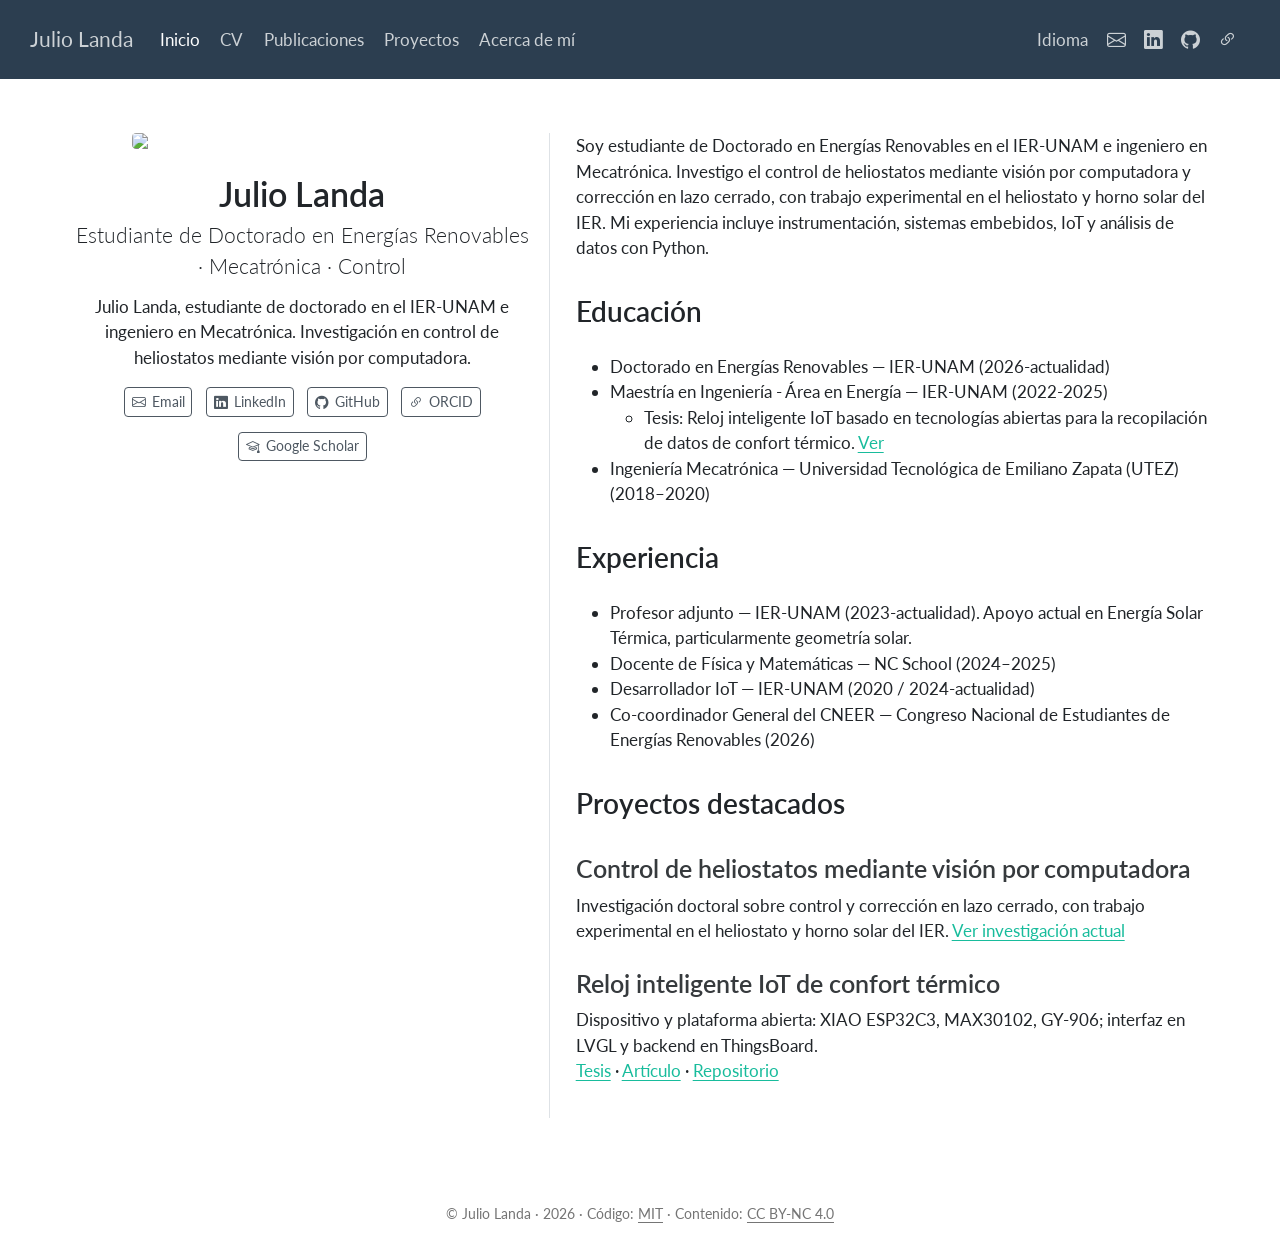
==== docs/index.html @ 0b8c809c "content: update academic profile and bilingual CV" ====
<!DOCTYPE html>
<html xmlns="http://www.w3.org/1999/xhtml" lang="es" xml:lang="es"><head>

<meta charset="utf-8">
<meta name="generator" content="quarto-1.8.26">

<meta name="viewport" content="width=device-width, initial-scale=1.0, user-scalable=yes">

<meta name="description" content="Julio Landa, estudiante de doctorado en el IER-UNAM e ingeniero en Mecatrónica. Investigación en control de heliostatos mediante visión por computadora.">

<title>Julio Landa</title>
<style>
code{white-space: pre-wrap;}
span.smallcaps{font-variant: small-caps;}
div.columns{display: flex; gap: min(4vw, 1.5em);}
div.column{flex: auto; overflow-x: auto;}
div.hanging-indent{margin-left: 1.5em; text-indent: -1.5em;}
ul.task-list{list-style: none;}
ul.task-list li input[type="checkbox"] {
  width: 0.8em;
  margin: 0 0.8em 0.2em -1em; /* quarto-specific, see https://github.com/quarto-dev/quarto-cli/issues/4556 */ 
  vertical-align: middle;
}
</style>


<script src="site_libs/quarto-nav/quarto-nav.js"></script>
<script src="site_libs/quarto-nav/headroom.min.js"></script>
<script src="site_libs/clipboard/clipboard.min.js"></script>
<script src="site_libs/quarto-search/autocomplete.umd.js"></script>
<script src="site_libs/quarto-search/fuse.min.js"></script>
<script src="site_libs/quarto-search/quarto-search.js"></script>
<meta name="quarto:offset" content="./">
<link href="./images/Perfil.jpg" rel="icon" type="image/jpeg">
<script src="site_libs/quarto-html/quarto.js" type="module"></script>
<script src="site_libs/quarto-html/tabsets/tabsets.js" type="module"></script>
<script src="site_libs/quarto-html/axe/axe-check.js" type="module"></script>
<script src="site_libs/quarto-html/popper.min.js"></script>
<script src="site_libs/quarto-html/tippy.umd.min.js"></script>
<link href="site_libs/quarto-html/tippy.css" rel="stylesheet">
<link href="site_libs/quarto-html/quarto-syntax-highlighting-587c61ba64f3a5504c4d52d930310e48.css" rel="stylesheet" id="quarto-text-highlighting-styles">
<script src="site_libs/bootstrap/bootstrap.min.js"></script>
<link href="site_libs/bootstrap/bootstrap-icons.css" rel="stylesheet">
<link href="site_libs/bootstrap/bootstrap-ffa9a6279353761231ec249df0a7fdd3.min.css" rel="stylesheet" append-hash="true" id="quarto-bootstrap" data-mode="light">
<script id="quarto-search-options" type="application/json">{
  "location": "navbar",
  "copy-button": false,
  "collapse-after": 3,
  "panel-placement": "end",
  "type": "overlay",
  "limit": 50,
  "keyboard-shortcut": [
    "f",
    "/",
    "s"
  ],
  "show-item-context": false,
  "language": {
    "search-no-results-text": "No se han encontrado resultados",
    "search-matching-documents-text": "documentos encontrados",
    "search-copy-link-title": "Copiar el enlace en la búsqueda",
    "search-hide-matches-text": "Ocultar resultados adicionales",
    "search-more-match-text": "resultado adicional en este documento",
    "search-more-matches-text": "resultados adicionales en este documento",
    "search-clear-button-title": "Borrar",
    "search-text-placeholder": "",
    "search-detached-cancel-button-title": "Cancelar",
    "search-submit-button-title": "Enviar",
    "search-label": "Buscar"
  }
}</script>
<script>
// prevent double-exec
if(!window.__langPrefInjected){
  window.__langPrefInjected = true;
}
</script>
<script src="../lang-pref.js"></script>
<script src="lang-pref.js"></script>


<link rel="stylesheet" href="styles.css">
</head>

<body class="nav-fixed quarto-light">

<div id="quarto-search-results"></div>
  <header id="quarto-header" class="headroom fixed-top">
    <nav class="navbar navbar-expand-lg " data-bs-theme="dark">
      <div class="navbar-container container-fluid">
      <div class="navbar-brand-container mx-auto">
    <a class="navbar-brand" href="./index.html">
    <span class="navbar-title">Julio Landa</span>
    </a>
  </div>
            <div id="quarto-search" class="" title="Buscar"></div>
          <button class="navbar-toggler" type="button" data-bs-toggle="collapse" data-bs-target="#navbarCollapse" aria-controls="navbarCollapse" role="menu" aria-expanded="false" aria-label="Navegación de palanca" onclick="if (window.quartoToggleHeadroom) { window.quartoToggleHeadroom(); }">
  <span class="navbar-toggler-icon"></span>
</button>
          <div class="collapse navbar-collapse" id="navbarCollapse">
            <ul class="navbar-nav navbar-nav-scroll me-auto">
  <li class="nav-item">
    <a class="nav-link active" href="./index.html" aria-current="page"> 
<span class="menu-text">Inicio</span></a>
  </li>  
  <li class="nav-item">
    <a class="nav-link" href="./cv.html"> 
<span class="menu-text">CV</span></a>
  </li>  
  <li class="nav-item">
    <a class="nav-link" href="./publicaciones.html"> 
<span class="menu-text">Publicaciones</span></a>
  </li>  
  <li class="nav-item">
    <a class="nav-link" href="./proyectos.html"> 
<span class="menu-text">Proyectos</span></a>
  </li>  
  <li class="nav-item">
    <a class="nav-link" href="./about.html"> 
<span class="menu-text">Acerca de mí</span></a>
  </li>  
</ul>
            <ul class="navbar-nav navbar-nav-scroll ms-auto">
  <li class="nav-item">
    <a class="nav-link" href="./#"> 
<span class="menu-text">Idioma</span></a>
  </li>  
  <li class="nav-item compact">
    <a class="nav-link" href="mailto:landajulioc@gmail.com"> <i class="bi bi-envelope" role="img" aria-label="Email">
</i> 
<span class="menu-text"></span></a>
  </li>  
  <li class="nav-item compact">
    <a class="nav-link" href="https://www.linkedin.com/in/JulioLanda4"> <i class="bi bi-linkedin" role="img" aria-label="LinkedIn">
</i> 
<span class="menu-text"></span></a>
  </li>  
  <li class="nav-item compact">
    <a class="nav-link" href="https://github.com/JulioLanda4"> <i class="bi bi-github" role="img" aria-label="GitHub">
</i> 
<span class="menu-text"></span></a>
  </li>  
  <li class="nav-item compact">
    <a class="nav-link" href="https://orcid.org/0009-0006-2067-6624"> <i class="bi bi-link-45deg" role="img" aria-label="ORCID">
</i> 
<span class="menu-text"></span></a>
  </li>  
</ul>
          </div> <!-- /navcollapse -->
            <div class="quarto-navbar-tools">
</div>
      </div> <!-- /container-fluid -->
    </nav>
</header>
<!-- content -->
<div id="quarto-content" class="quarto-container page-columns page-rows-contents page-layout-full page-navbar">
<!-- sidebar -->
<!-- margin-sidebar -->
    
<!-- main -->
<div class="quarto-about-trestles column-page">
  <div class="about-entity">
    <img src="images/Perfil.jpg" class="about-image
  rounded " style="width: 20em;">
<header id="title-block-header" class="quarto-title-block default">
<div class="quarto-title">
<h1 class="title">Julio Landa</h1>
<p class="subtitle lead">Estudiante de Doctorado en Energías Renovables · Mecatrónica · Control</p>
</div>
<div>
  <div class="description">
    Julio Landa, estudiante de doctorado en el IER-UNAM e ingeniero en Mecatrónica. Investigación en control de heliostatos mediante visión por computadora.
  </div>
</div>
<div class="quarto-title-meta column-page">
  </div>
</header>
    <div class="about-links">
  <a href="mailto:landajulioc@gmail.com" class="about-link" rel="" target="">
    <i class="bi bi-envelope"></i>
     <span class="about-link-text">Email</span>
  </a>
  <a href="https://www.linkedin.com/in/JulioLanda4" class="about-link" rel="" target="">
    <i class="bi bi-linkedin"></i>
     <span class="about-link-text">LinkedIn</span>
  </a>
  <a href="https://github.com/JulioLanda4" class="about-link" rel="" target="">
    <i class="bi bi-github"></i>
     <span class="about-link-text">GitHub</span>
  </a>
  <a href="https://orcid.org/0009-0006-2067-6624" class="about-link" rel="" target="">
    <i class="bi bi-link-45deg"></i>
     <span class="about-link-text">ORCID</span>
  </a>
  <a href="https://scholar.google.com/citations?user=aoloTfAAAAAJ&amp;hl=es" class="about-link" rel="" target="">
    <i class="bi bi-mortarboard"></i>
     <span class="about-link-text">Google Scholar</span>
  </a>
</div>
  </div>
  <div class="about-contents"><main class="content column-page" id="quarto-document-content">
<p>Soy estudiante de Doctorado en Energías Renovables en el IER-UNAM e ingeniero en Mecatrónica. Investigo el control de heliostatos mediante visión por computadora y corrección en lazo cerrado, con trabajo experimental en el heliostato y horno solar del IER. Mi experiencia incluye instrumentación, sistemas embebidos, IoT y análisis de datos con Python.</p>
<section id="educación" class="level2">
<h2 data-anchor-id="educación">Educación</h2>
<ul>
<li>Doctorado en Energías Renovables — IER-UNAM (2026-actualidad)</li>
<li>Maestría en Ingeniería - Área en Energía — IER-UNAM (2022-2025)
<ul>
<li>Tesis: Reloj inteligente IoT basado en tecnologías abiertas para la recopilación de datos de confort térmico. <a href="publicaciones.html#tesis-reloj">Ver</a></li>
</ul></li>
<li>Ingeniería Mecatrónica — Universidad Tecnológica de Emiliano Zapata (UTEZ) (2018–2020)</li>
</ul>
</section>
<section id="experiencia" class="level2">
<h2 data-anchor-id="experiencia">Experiencia</h2>
<ul>
<li>Profesor adjunto — IER-UNAM (2023-actualidad). Apoyo actual en Energía Solar Térmica, particularmente geometría solar.</li>
<li>Docente de Física y Matemáticas — NC School (2024–2025)</li>
<li>Desarrollador IoT — IER-UNAM (2020 / 2024-actualidad)</li>
<li>Co-coordinador General del CNEER — Congreso Nacional de Estudiantes de Energías Renovables (2026)</li>
</ul>
</section>
<section id="proyectos-destacados" class="level2">
<h2 data-anchor-id="proyectos-destacados">Proyectos destacados</h2>
<section id="control-de-heliostatos-mediante-visión-por-computadora" class="level3">
<h3 data-anchor-id="control-de-heliostatos-mediante-visión-por-computadora">Control de heliostatos mediante visión por computadora</h3>
<p>Investigación doctoral sobre control y corrección en lazo cerrado, con trabajo experimental en el heliostato y horno solar del IER. <a href="proyectos.html#heliostato">Ver investigación actual</a></p>
</section>
<section id="reloj-inteligente-iot-de-confort-térmico" class="level3">
<h3 data-anchor-id="reloj-inteligente-iot-de-confort-térmico">Reloj inteligente IoT de confort térmico</h3>
<p>Dispositivo y plataforma abierta: XIAO ESP32C3, MAX30102, GY‑906; interfaz en LVGL y backend en ThingsBoard.<br>
<a href="publicaciones.html#tesis-reloj">Tesis</a> · <a href="publicaciones.html#articulo-reloj">Artículo</a> · <a href="https://github.com/JulioLanda4/IoT_Reloj_Confort">Repositorio</a></p>


</section>
</section>
</main></div>
</div>
 <!-- /main -->
<script>
  // avoid double init
  if(!window.__siteEnhancerLoaded){ window.__siteEnhancerLoaded = false; }
</script>
<script src="../project-links.js"></script>
<script src="project-links.js"></script>
<script id="quarto-html-after-body" type="application/javascript">
  window.document.addEventListener("DOMContentLoaded", function (event) {
    const isCodeAnnotation = (el) => {
      for (const clz of el.classList) {
        if (clz.startsWith('code-annotation-')) {                     
          return true;
        }
      }
      return false;
    }
    const onCopySuccess = function(e) {
      // button target
      const button = e.trigger;
      // don't keep focus
      button.blur();
      // flash "checked"
      button.classList.add('code-copy-button-checked');
      var currentTitle = button.getAttribute("title");
      button.setAttribute("title", "Copiado");
      let tooltip;
      if (window.bootstrap) {
        button.setAttribute("data-bs-toggle", "tooltip");
        button.setAttribute("data-bs-placement", "left");
        button.setAttribute("data-bs-title", "Copiado");
        tooltip = new bootstrap.Tooltip(button, 
          { trigger: "manual", 
            customClass: "code-copy-button-tooltip",
            offset: [0, -8]});
        tooltip.show();    
      }
      setTimeout(function() {
        if (tooltip) {
          tooltip.hide();
          button.removeAttribute("data-bs-title");
          button.removeAttribute("data-bs-toggle");
          button.removeAttribute("data-bs-placement");
        }
        button.setAttribute("title", currentTitle);
        button.classList.remove('code-copy-button-checked');
      }, 1000);
      // clear code selection
      e.clearSelection();
    }
    const getTextToCopy = function(trigger) {
      const outerScaffold = trigger.parentElement.cloneNode(true);
      const codeEl = outerScaffold.querySelector('code');
      for (const childEl of codeEl.children) {
        if (isCodeAnnotation(childEl)) {
          childEl.remove();
        }
      }
      return codeEl.innerText;
    }
    const clipboard = new window.ClipboardJS('.code-copy-button:not([data-in-quarto-modal])', {
      text: getTextToCopy
    });
    clipboard.on('success', onCopySuccess);
    if (window.document.getElementById('quarto-embedded-source-code-modal')) {
      const clipboardModal = new window.ClipboardJS('.code-copy-button[data-in-quarto-modal]', {
        text: getTextToCopy,
        container: window.document.getElementById('quarto-embedded-source-code-modal')
      });
      clipboardModal.on('success', onCopySuccess);
    }
      var localhostRegex = new RegExp(/^(?:http|https):\/\/localhost\:?[0-9]*\//);
      var mailtoRegex = new RegExp(/^mailto:/);
        var filterRegex = new RegExp('/' + window.location.host + '/');
      var isInternal = (href) => {
          return filterRegex.test(href) || localhostRegex.test(href) || mailtoRegex.test(href);
      }
      // Inspect non-navigation links and adorn them if external
     var links = window.document.querySelectorAll('a[href]:not(.nav-link):not(.navbar-brand):not(.toc-action):not(.sidebar-link):not(.sidebar-item-toggle):not(.pagination-link):not(.no-external):not([aria-hidden]):not(.dropdown-item):not(.quarto-navigation-tool):not(.about-link)');
      for (var i=0; i<links.length; i++) {
        const link = links[i];
        if (!isInternal(link.href)) {
          // undo the damage that might have been done by quarto-nav.js in the case of
          // links that we want to consider external
          if (link.dataset.originalHref !== undefined) {
            link.href = link.dataset.originalHref;
          }
        }
      }
    function tippyHover(el, contentFn, onTriggerFn, onUntriggerFn) {
      const config = {
        allowHTML: true,
        maxWidth: 500,
        delay: 100,
        arrow: false,
        appendTo: function(el) {
            return el.parentElement;
        },
        interactive: true,
        interactiveBorder: 10,
        theme: 'quarto',
        placement: 'bottom-start',
      };
      if (contentFn) {
        config.content = contentFn;
      }
      if (onTriggerFn) {
        config.onTrigger = onTriggerFn;
      }
      if (onUntriggerFn) {
        config.onUntrigger = onUntriggerFn;
      }
      window.tippy(el, config); 
    }
    const noterefs = window.document.querySelectorAll('a[role="doc-noteref"]');
    for (var i=0; i<noterefs.length; i++) {
      const ref = noterefs[i];
      tippyHover(ref, function() {
        // use id or data attribute instead here
        let href = ref.getAttribute('data-footnote-href') || ref.getAttribute('href');
        try { href = new URL(href).hash; } catch {}
        const id = href.replace(/^#\/?/, "");
        const note = window.document.getElementById(id);
        if (note) {
          return note.innerHTML;
        } else {
          return "";
        }
      });
    }
    const xrefs = window.document.querySelectorAll('a.quarto-xref');
    const processXRef = (id, note) => {
      // Strip column container classes
      const stripColumnClz = (el) => {
        el.classList.remove("page-full", "page-columns");
        if (el.children) {
          for (const child of el.children) {
            stripColumnClz(child);
          }
        }
      }
      stripColumnClz(note)
      if (id === null || id.startsWith('sec-')) {
        // Special case sections, only their first couple elements
        const container = document.createElement("div");
        if (note.children && note.children.length > 2) {
          container.appendChild(note.children[0].cloneNode(true));
          for (let i = 1; i < note.children.length; i++) {
            const child = note.children[i];
            if (child.tagName === "P" && child.innerText === "") {
              continue;
            } else {
              container.appendChild(child.cloneNode(true));
              break;
            }
          }
          if (window.Quarto?.typesetMath) {
            window.Quarto.typesetMath(container);
          }
          return container.innerHTML
        } else {
          if (window.Quarto?.typesetMath) {
            window.Quarto.typesetMath(note);
          }
          return note.innerHTML;
        }
      } else {
        // Remove any anchor links if they are present
        const anchorLink = note.querySelector('a.anchorjs-link');
        if (anchorLink) {
          anchorLink.remove();
        }
        if (window.Quarto?.typesetMath) {
          window.Quarto.typesetMath(note);
        }
        if (note.classList.contains("callout")) {
          return note.outerHTML;
        } else {
          return note.innerHTML;
        }
      }
    }
    for (var i=0; i<xrefs.length; i++) {
      const xref = xrefs[i];
      tippyHover(xref, undefined, function(instance) {
        instance.disable();
        let url = xref.getAttribute('href');
        let hash = undefined; 
        if (url.startsWith('#')) {
          hash = url;
        } else {
          try { hash = new URL(url).hash; } catch {}
        }
        if (hash) {
          const id = hash.replace(/^#\/?/, "");
          const note = window.document.getElementById(id);
          if (note !== null) {
            try {
              const html = processXRef(id, note.cloneNode(true));
              instance.setContent(html);
            } finally {
              instance.enable();
              instance.show();
            }
          } else {
            // See if we can fetch this
            fetch(url.split('#')[0])
            .then(res => res.text())
            .then(html => {
              const parser = new DOMParser();
              const htmlDoc = parser.parseFromString(html, "text/html");
              const note = htmlDoc.getElementById(id);
              if (note !== null) {
                const html = processXRef(id, note);
                instance.setContent(html);
              } 
            }).finally(() => {
              instance.enable();
              instance.show();
            });
          }
        } else {
          // See if we can fetch a full url (with no hash to target)
          // This is a special case and we should probably do some content thinning / targeting
          fetch(url)
          .then(res => res.text())
          .then(html => {
            const parser = new DOMParser();
            const htmlDoc = parser.parseFromString(html, "text/html");
            const note = htmlDoc.querySelector('main.content');
            if (note !== null) {
              // This should only happen for chapter cross references
              // (since there is no id in the URL)
              // remove the first header
              if (note.children.length > 0 && note.children[0].tagName === "HEADER") {
                note.children[0].remove();
              }
              const html = processXRef(null, note);
              instance.setContent(html);
            } 
          }).finally(() => {
            instance.enable();
            instance.show();
          });
        }
      }, function(instance) {
      });
    }
        let selectedAnnoteEl;
        const selectorForAnnotation = ( cell, annotation) => {
          let cellAttr = 'data-code-cell="' + cell + '"';
          let lineAttr = 'data-code-annotation="' +  annotation + '"';
          const selector = 'span[' + cellAttr + '][' + lineAttr + ']';
          return selector;
        }
        const selectCodeLines = (annoteEl) => {
          const doc = window.document;
          const targetCell = annoteEl.getAttribute("data-target-cell");
          const targetAnnotation = annoteEl.getAttribute("data-target-annotation");
          const annoteSpan = window.document.querySelector(selectorForAnnotation(targetCell, targetAnnotation));
          const lines = annoteSpan.getAttribute("data-code-lines").split(",");
          const lineIds = lines.map((line) => {
            return targetCell + "-" + line;
          })
          let top = null;
          let height = null;
          let parent = null;
          if (lineIds.length > 0) {
              //compute the position of the single el (top and bottom and make a div)
              const el = window.document.getElementById(lineIds[0]);
              top = el.offsetTop;
              height = el.offsetHeight;
              parent = el.parentElement.parentElement;
            if (lineIds.length > 1) {
              const lastEl = window.document.getElementById(lineIds[lineIds.length - 1]);
              const bottom = lastEl.offsetTop + lastEl.offsetHeight;
              height = bottom - top;
            }
            if (top !== null && height !== null && parent !== null) {
              // cook up a div (if necessary) and position it 
              let div = window.document.getElementById("code-annotation-line-highlight");
              if (div === null) {
                div = window.document.createElement("div");
                div.setAttribute("id", "code-annotation-line-highlight");
                div.style.position = 'absolute';
                parent.appendChild(div);
              }
              div.style.top = top - 2 + "px";
              div.style.height = height + 4 + "px";
              div.style.left = 0;
              let gutterDiv = window.document.getElementById("code-annotation-line-highlight-gutter");
              if (gutterDiv === null) {
                gutterDiv = window.document.createElement("div");
                gutterDiv.setAttribute("id", "code-annotation-line-highlight-gutter");
                gutterDiv.style.position = 'absolute';
                const codeCell = window.document.getElementById(targetCell);
                const gutter = codeCell.querySelector('.code-annotation-gutter');
                gutter.appendChild(gutterDiv);
              }
              gutterDiv.style.top = top - 2 + "px";
              gutterDiv.style.height = height + 4 + "px";
            }
            selectedAnnoteEl = annoteEl;
          }
        };
        const unselectCodeLines = () => {
          const elementsIds = ["code-annotation-line-highlight", "code-annotation-line-highlight-gutter"];
          elementsIds.forEach((elId) => {
            const div = window.document.getElementById(elId);
            if (div) {
              div.remove();
            }
          });
          selectedAnnoteEl = undefined;
        };
          // Handle positioning of the toggle
      window.addEventListener(
        "resize",
        throttle(() => {
          elRect = undefined;
          if (selectedAnnoteEl) {
            selectCodeLines(selectedAnnoteEl);
          }
        }, 10)
      );
      function throttle(fn, ms) {
      let throttle = false;
      let timer;
        return (...args) => {
          if(!throttle) { // first call gets through
              fn.apply(this, args);
              throttle = true;
          } else { // all the others get throttled
              if(timer) clearTimeout(timer); // cancel #2
              timer = setTimeout(() => {
                fn.apply(this, args);
                timer = throttle = false;
              }, ms);
          }
        };
      }
        // Attach click handler to the DT
        const annoteDls = window.document.querySelectorAll('dt[data-target-cell]');
        for (const annoteDlNode of annoteDls) {
          annoteDlNode.addEventListener('click', (event) => {
            const clickedEl = event.target;
            if (clickedEl !== selectedAnnoteEl) {
              unselectCodeLines();
              const activeEl = window.document.querySelector('dt[data-target-cell].code-annotation-active');
              if (activeEl) {
                activeEl.classList.remove('code-annotation-active');
              }
              selectCodeLines(clickedEl);
              clickedEl.classList.add('code-annotation-active');
            } else {
              // Unselect the line
              unselectCodeLines();
              clickedEl.classList.remove('code-annotation-active');
            }
          });
        }
    const findCites = (el) => {
      const parentEl = el.parentElement;
      if (parentEl) {
        const cites = parentEl.dataset.cites;
        if (cites) {
          return {
            el,
            cites: cites.split(' ')
          };
        } else {
          return findCites(el.parentElement)
        }
      } else {
        return undefined;
      }
    };
    var bibliorefs = window.document.querySelectorAll('a[role="doc-biblioref"]');
    for (var i=0; i<bibliorefs.length; i++) {
      const ref = bibliorefs[i];
      const citeInfo = findCites(ref);
      if (citeInfo) {
        tippyHover(citeInfo.el, function() {
          var popup = window.document.createElement('div');
          citeInfo.cites.forEach(function(cite) {
            var citeDiv = window.document.createElement('div');
            citeDiv.classList.add('hanging-indent');
            citeDiv.classList.add('csl-entry');
            var biblioDiv = window.document.getElementById('ref-' + cite);
            if (biblioDiv) {
              citeDiv.innerHTML = biblioDiv.innerHTML;
            }
            popup.appendChild(citeDiv);
          });
          return popup.innerHTML;
        });
      }
    }
  });
  </script>
</div> <!-- /content -->
<footer class="footer">
  <div class="nav-footer">
    <div class="nav-footer-left">
      &nbsp;
    </div>   
    <div class="nav-footer-center">
<p>© Julio Landa · 2026 · Código: <a href="https://opensource.org/license/mit/">MIT</a> · Contenido: <a href="https://creativecommons.org/licenses/by-nc/4.0/">CC BY‑NC 4.0</a></p>
</div>
    <div class="nav-footer-right">
      &nbsp;
    </div>
  </div>
</footer>




</body></html>
---- docs/site_libs/quarto-html/quarto-syntax-highlighting-587c61ba64f3a5504c4d52d930310e48.css ----
/* quarto syntax highlight colors */
:root {
  --quarto-hl-ot-color: #003B4F;
  --quarto-hl-at-color: #657422;
  --quarto-hl-ss-color: #20794D;
  --quarto-hl-an-color: #5E5E5E;
  --quarto-hl-fu-color: #4758AB;
  --quarto-hl-st-color: #20794D;
  --quarto-hl-cf-color: #003B4F;
  --quarto-hl-op-color: #5E5E5E;
  --quarto-hl-er-color: #AD0000;
  --quarto-hl-bn-color: #AD0000;
  --quarto-hl-al-color: #AD0000;
  --quarto-hl-va-color: #111111;
  --quarto-hl-bu-color: inherit;
  --quarto-hl-ex-color: inherit;
  --quarto-hl-pp-color: #AD0000;
  --quarto-hl-in-color: #5E5E5E;
  --quarto-hl-vs-color: #20794D;
  --quarto-hl-wa-color: #5E5E5E;
  --quarto-hl-do-color: #5E5E5E;
  --quarto-hl-im-color: #00769E;
  --quarto-hl-ch-color: #20794D;
  --quarto-hl-dt-color: #AD0000;
  --quarto-hl-fl-color: #AD0000;
  --quarto-hl-co-color: #5E5E5E;
  --quarto-hl-cv-color: #5E5E5E;
  --quarto-hl-cn-color: #8f5902;
  --quarto-hl-sc-color: #5E5E5E;
  --quarto-hl-dv-color: #AD0000;
  --quarto-hl-kw-color: #003B4F;
}

/* other quarto variables */
:root {
  --quarto-font-monospace: SFMono-Regular, Menlo, Monaco, Consolas, "Liberation Mono", "Courier New", monospace;
}

/* syntax highlight based on Pandoc's rules */
pre > code.sourceCode > span {
  color: #003B4F;
}

code.sourceCode > span {
  color: #003B4F;
}

div.sourceCode,
div.sourceCode pre.sourceCode {
  color: #003B4F;
}

/* Normal */
code span {
  color: #003B4F;
}

/* Alert */
code span.al {
  color: #AD0000;
  font-style: inherit;
}

/* Annotation */
code span.an {
  color: #5E5E5E;
  font-style: inherit;
}

/* Attribute */
code span.at {
  color: #657422;
  font-style: inherit;
}

/* BaseN */
code span.bn {
  color: #AD0000;
  font-style: inherit;
}

/* BuiltIn */
code span.bu {
  font-style: inherit;
}

/* ControlFlow */
code span.cf {
  color: #003B4F;
  font-weight: bold;
  font-style: inherit;
}

/* Char */
code span.ch {
  color: #20794D;
  font-style: inherit;
}

/* Constant */
code span.cn {
  color: #8f5902;
  font-style: inherit;
}

/* Comment */
code span.co {
  color: #5E5E5E;
  font-style: inherit;
}

/* CommentVar */
code span.cv {
  color: #5E5E5E;
  font-style: italic;
}

/* Documentation */
code span.do {
  color: #5E5E5E;
  font-style: italic;
}

/* DataType */
code span.dt {
  color: #AD0000;
  font-style: inherit;
}

/* DecVal */
code span.dv {
  color: #AD0000;
  font-style: inherit;
}

/* Error */
code span.er {
  color: #AD0000;
  font-style: inherit;
}

/* Extension */
code span.ex {
  font-style: inherit;
}

/* Float */
code span.fl {
  color: #AD0000;
  font-style: inherit;
}

/* Function */
code span.fu {
  color: #4758AB;
  font-style: inherit;
}

/* Import */
code span.im {
  color: #00769E;
  font-style: inherit;
}

/* Information */
code span.in {
  color: #5E5E5E;
  font-style: inherit;
}

/* Keyword */
code span.kw {
  color: #003B4F;
  font-weight: bold;
  font-style: inherit;
}

/* Operator */
code span.op {
  color: #5E5E5E;
  font-style: inherit;
}

/* Other */
code span.ot {
  color: #003B4F;
  font-style: inherit;
}

/* Preprocessor */
code span.pp {
  color: #AD0000;
  font-style: inherit;
}

/* SpecialChar */
code span.sc {
  color: #5E5E5E;
  font-style: inherit;
}

/* SpecialString */
code span.ss {
  color: #20794D;
  font-style: inherit;
}

/* String */
code span.st {
  color: #20794D;
  font-style: inherit;
}

/* Variable */
code span.va {
  color: #111111;
  font-style: inherit;
}

/* VerbatimString */
code span.vs {
  color: #20794D;
  font-style: inherit;
}

/* Warning */
code span.wa {
  color: #5E5E5E;
  font-style: italic;
}

.prevent-inlining {
  content: "</";
}

/*# sourceMappingURL=2dce1cc6c82594539e1579de68416b47.css.map */
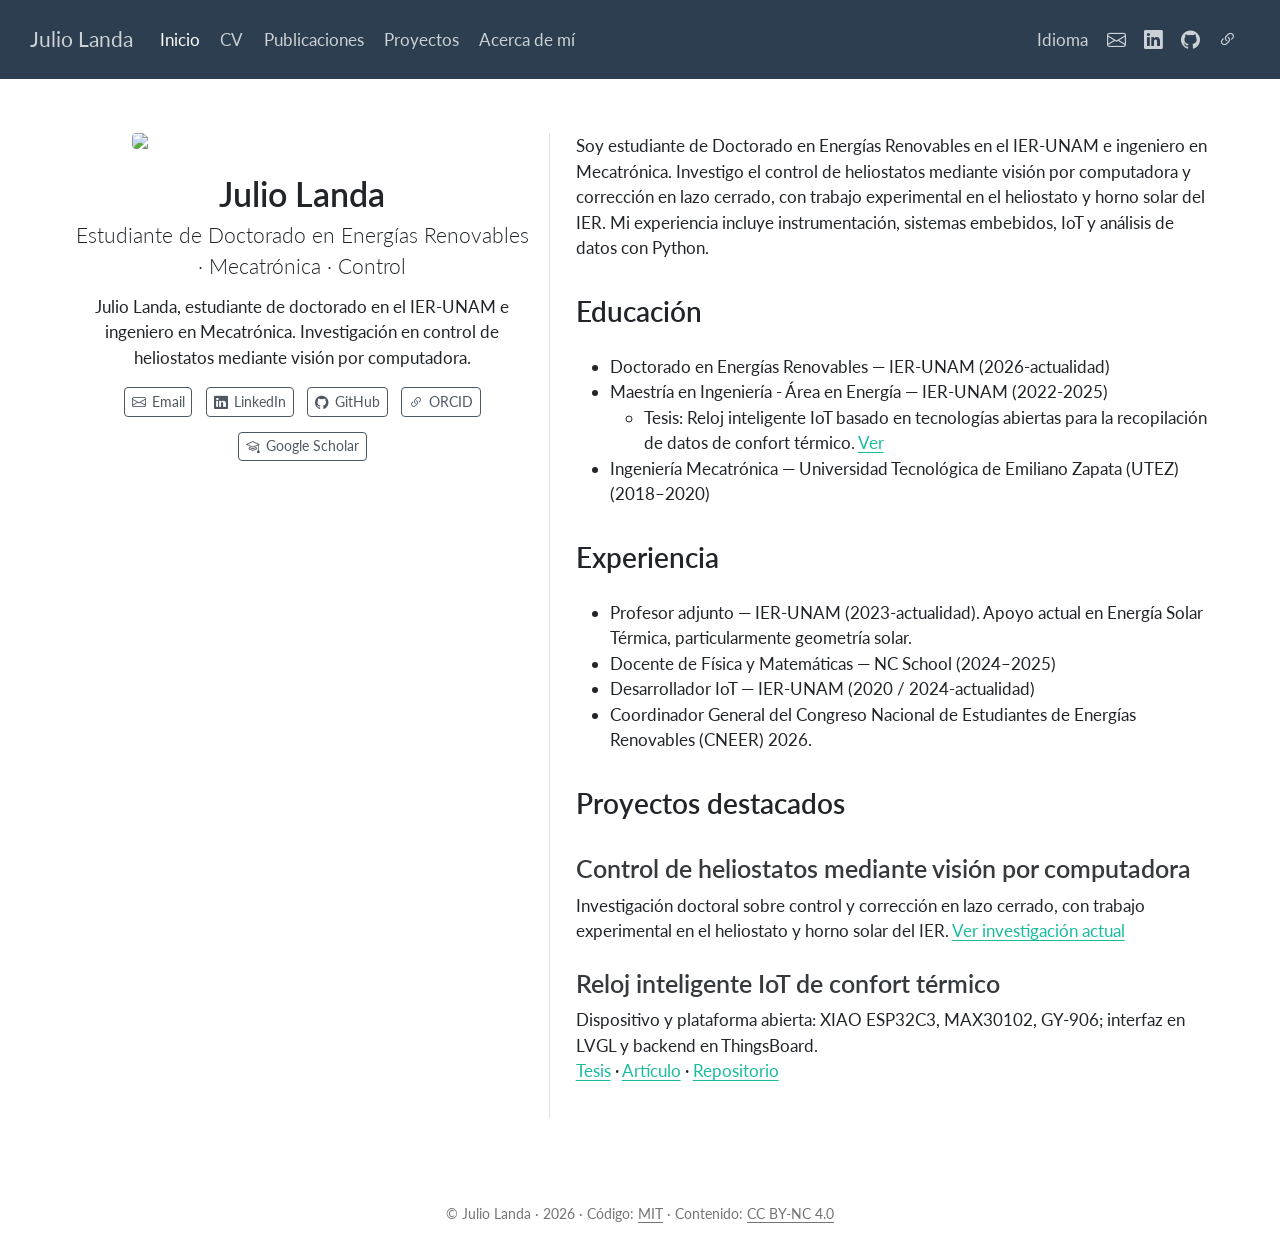
==== commit 1bd10c31: "content: correct CNEER 2026 coordinator role" ====
--- a/docs/index.html
+++ b/docs/index.html
@@ -217,7 +217,7 @@
 <li>Profesor adjunto — IER-UNAM (2023-actualidad). Apoyo actual en Energía Solar Térmica, particularmente geometría solar.</li>
 <li>Docente de Física y Matemáticas — NC School (2024–2025)</li>
 <li>Desarrollador IoT — IER-UNAM (2020 / 2024-actualidad)</li>
-<li>Co-coordinador General del CNEER — Congreso Nacional de Estudiantes de Energías Renovables (2026)</li>
+<li>Coordinador General del Congreso Nacional de Estudiantes de Energías Renovables (CNEER) 2026.</li>
 </ul>
 </section>
 <section id="proyectos-destacados" class="level2">
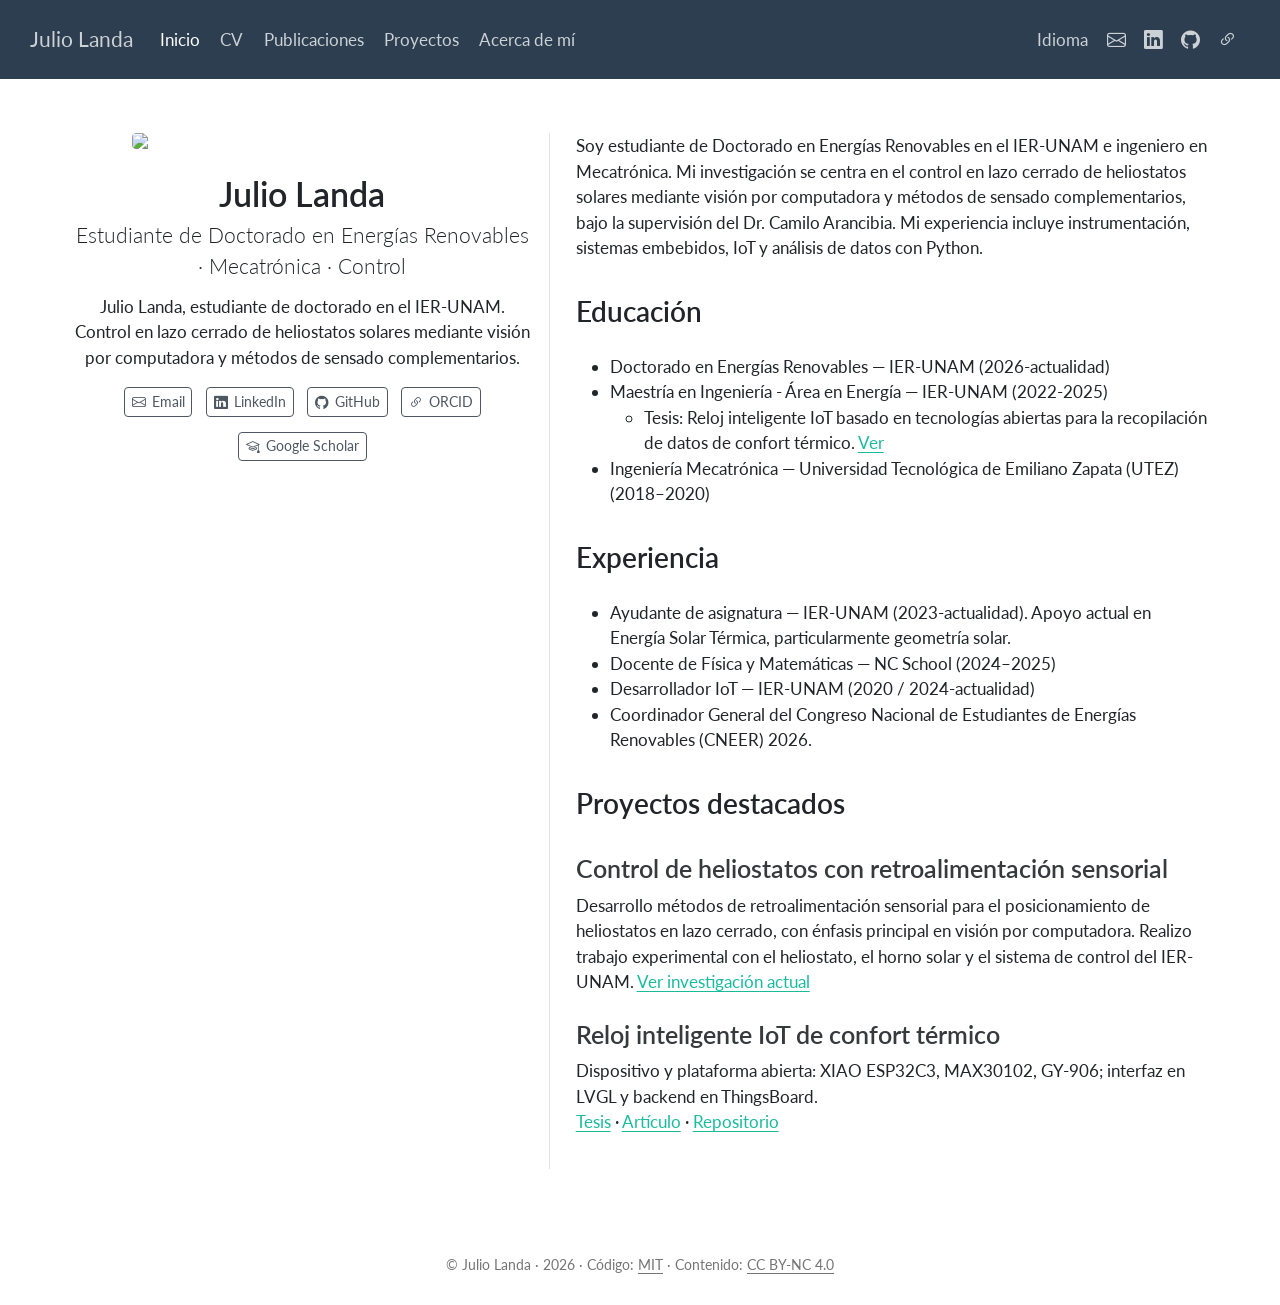
==== commit 4a315e05: "content: align bilingual academic profile" ====
--- a/docs/index.html
+++ b/docs/index.html
@@ -6,7 +6,7 @@
 
 <meta name="viewport" content="width=device-width, initial-scale=1.0, user-scalable=yes">
 
-<meta name="description" content="Julio Landa, estudiante de doctorado en el IER-UNAM e ingeniero en Mecatrónica. Investigación en control de heliostatos mediante visión por computadora.">
+<meta name="description" content="Julio Landa, estudiante de doctorado en el IER-UNAM. Control en lazo cerrado de heliostatos solares mediante visión por computadora y métodos de sensado complementarios.">
 
 <title>Julio Landa</title>
 <style>
@@ -169,7 +169,7 @@
 </div>
 <div>
   <div class="description">
-    Julio Landa, estudiante de doctorado en el IER-UNAM e ingeniero en Mecatrónica. Investigación en control de heliostatos mediante visión por computadora.
+    Julio Landa, estudiante de doctorado en el IER-UNAM. Control en lazo cerrado de heliostatos solares mediante visión por computadora y métodos de sensado complementarios.
   </div>
 </div>
 <div class="quarto-title-meta column-page">
@@ -199,7 +199,7 @@
 </div>
   </div>
   <div class="about-contents"><main class="content column-page" id="quarto-document-content">
-<p>Soy estudiante de Doctorado en Energías Renovables en el IER-UNAM e ingeniero en Mecatrónica. Investigo el control de heliostatos mediante visión por computadora y corrección en lazo cerrado, con trabajo experimental en el heliostato y horno solar del IER. Mi experiencia incluye instrumentación, sistemas embebidos, IoT y análisis de datos con Python.</p>
+<p>Soy estudiante de Doctorado en Energías Renovables en el IER-UNAM e ingeniero en Mecatrónica. Mi investigación se centra en el control en lazo cerrado de heliostatos solares mediante visión por computadora y métodos de sensado complementarios, bajo la supervisión del Dr.&nbsp;Camilo Arancibia. Mi experiencia incluye instrumentación, sistemas embebidos, IoT y análisis de datos con Python.</p>
 <section id="educación" class="level2">
 <h2 data-anchor-id="educación">Educación</h2>
 <ul>
@@ -214,7 +214,7 @@
 <section id="experiencia" class="level2">
 <h2 data-anchor-id="experiencia">Experiencia</h2>
 <ul>
-<li>Profesor adjunto — IER-UNAM (2023-actualidad). Apoyo actual en Energía Solar Térmica, particularmente geometría solar.</li>
+<li>Ayudante de asignatura — IER-UNAM (2023-actualidad). Apoyo actual en Energía Solar Térmica, particularmente geometría solar.</li>
 <li>Docente de Física y Matemáticas — NC School (2024–2025)</li>
 <li>Desarrollador IoT — IER-UNAM (2020 / 2024-actualidad)</li>
 <li>Coordinador General del Congreso Nacional de Estudiantes de Energías Renovables (CNEER) 2026.</li>
@@ -222,9 +222,9 @@
 </section>
 <section id="proyectos-destacados" class="level2">
 <h2 data-anchor-id="proyectos-destacados">Proyectos destacados</h2>
-<section id="control-de-heliostatos-mediante-visión-por-computadora" class="level3">
-<h3 data-anchor-id="control-de-heliostatos-mediante-visión-por-computadora">Control de heliostatos mediante visión por computadora</h3>
-<p>Investigación doctoral sobre control y corrección en lazo cerrado, con trabajo experimental en el heliostato y horno solar del IER. <a href="proyectos.html#heliostato">Ver investigación actual</a></p>
+<section id="control-de-heliostatos-con-retroalimentación-sensorial" class="level3">
+<h3 data-anchor-id="control-de-heliostatos-con-retroalimentación-sensorial">Control de heliostatos con retroalimentación sensorial</h3>
+<p>Desarrollo métodos de retroalimentación sensorial para el posicionamiento de heliostatos en lazo cerrado, con énfasis principal en visión por computadora. Realizo trabajo experimental con el heliostato, el horno solar y el sistema de control del IER-UNAM. <a href="proyectos.html#heliostato">Ver investigación actual</a></p>
 </section>
 <section id="reloj-inteligente-iot-de-confort-térmico" class="level3">
 <h3 data-anchor-id="reloj-inteligente-iot-de-confort-térmico">Reloj inteligente IoT de confort térmico</h3>
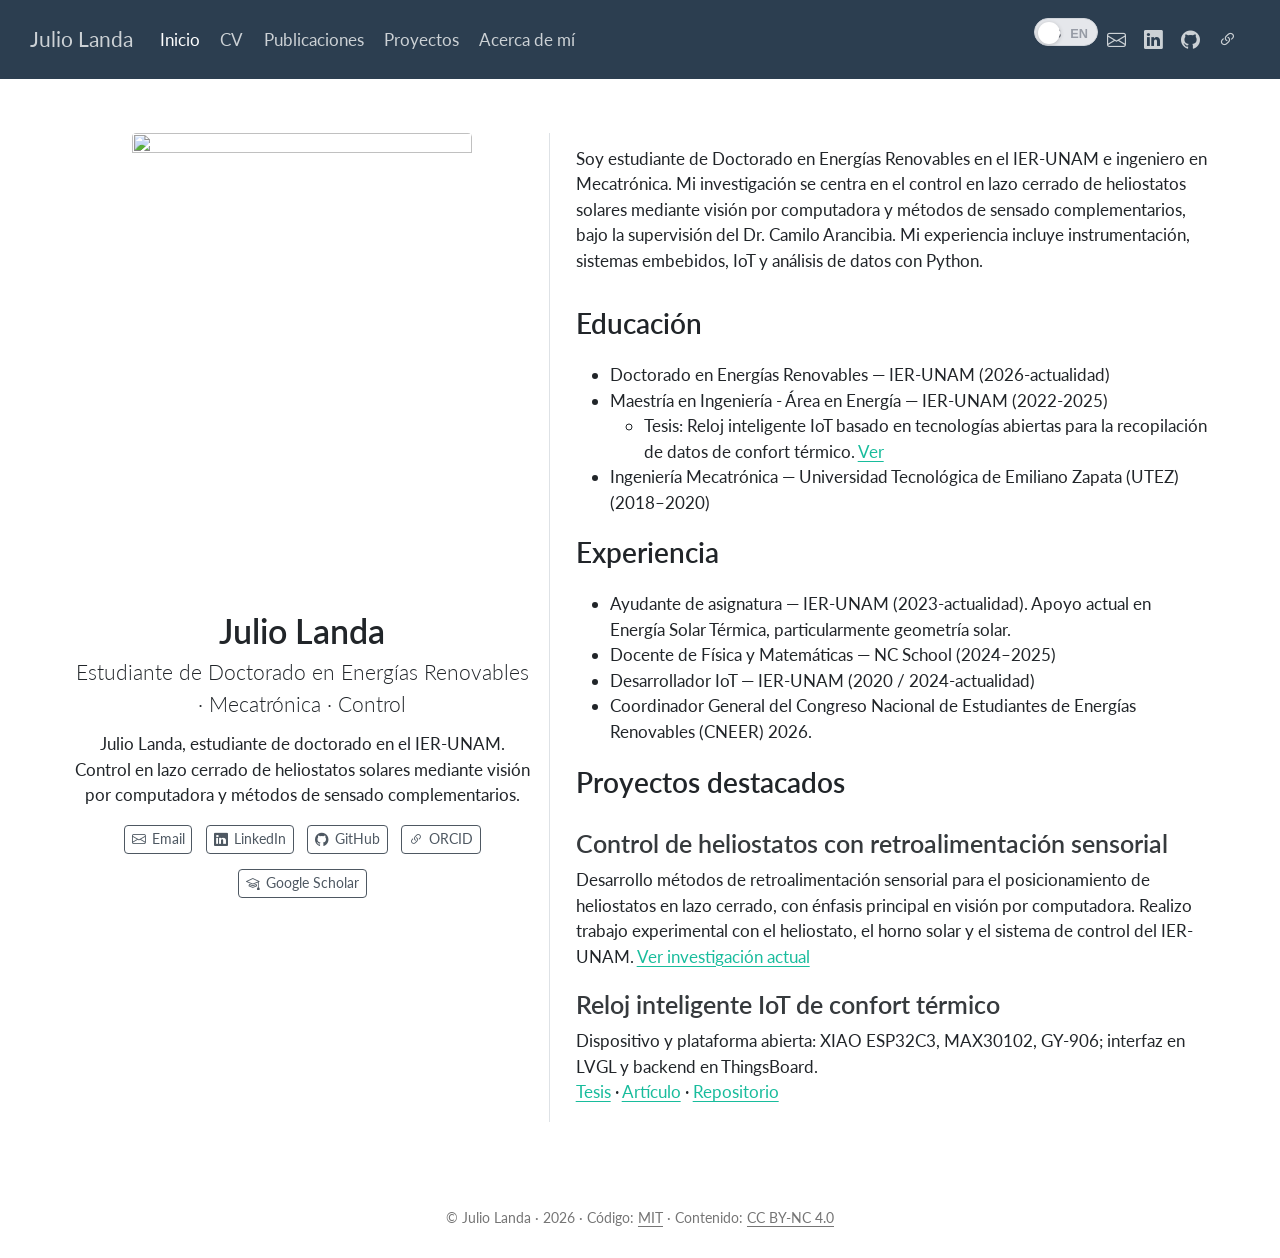
==== commit 6f246ae6: "fix: polish English content and script loading" ====
--- a/docs/index.html
+++ b/docs/index.html
@@ -69,14 +69,7 @@
     "search-label": "Buscar"
   }
 }</script>
-<script>
-// prevent double-exec
-if(!window.__langPrefInjected){
-  window.__langPrefInjected = true;
-}
-</script>
-<script src="../lang-pref.js"></script>
-<script src="lang-pref.js"></script>
+<script src="./lang-pref.js"></script>
 
 
 <link rel="stylesheet" href="styles.css">
@@ -237,12 +230,7 @@
 </main></div>
 </div>
  <!-- /main -->
-<script>
-  // avoid double init
-  if(!window.__siteEnhancerLoaded){ window.__siteEnhancerLoaded = false; }
-</script>
-<script src="../project-links.js"></script>
-<script src="project-links.js"></script>
+<script src="./project-links.js"></script>
 <script id="quarto-html-after-body" type="application/javascript">
   window.document.addEventListener("DOMContentLoaded", function (event) {
     const isCodeAnnotation = (el) => {
--- a/docs/styles.css
+++ b/docs/styles.css
@@ -0,0 +1,293 @@
+﻿/* css styles */
+
+/* â€”â€”â€” Ancho Ãºtil y compacidad â€”â€”â€” */
+.page-layout-full .content { max-width: 1200px; margin: 0 auto; } /* ancho cÃ³modo en desktop */
+section { margin-top: 1.25rem; } /* menos separaciÃ³n vertical */
+
+/* â€”â€”â€” About (trestles) â€”â€”â€” */
+.quarto-about-trestles .about-image {
+  width: 400px;              /* mÃ¡s grande */
+  aspect-ratio: 3 / 4;       /* rectangular vertical */
+  object-fit: cover;         /* recorta bordes para llenar */
+  object-position: 50% 34%;  /* centro horizontal; recorte leve inferior */
+  background: #fff;
+  border-radius: 48px;       /* esquinas muy redondeadas */
+}
+@media (max-width: 768px){
+  .quarto-about-trestles .about-image { width: 280px; }
+}
+.quarto-about-trestles .about-contents { padding-top: .75rem; }   /* sube el texto a la altura de la foto */
+.quarto-about-trestles .about-links a.btn { padding: .35rem .6rem; }
+
+/* â€”â€”â€” Titulares y tarjetas â€”â€”â€” */
+h2 { margin-top: 0.5rem; margin-bottom: .75rem; }
+h3 { margin-top: .25rem; margin-bottom: .5rem; }
+
+.section-card, .card-lite {
+  background: #fff;
+  border-radius: 14px;
+  box-shadow: 0 4px 18px rgba(0,0,0,.06);
+  padding: 1rem 1.1rem;
+}
+
+/* Tarjetas simples para proyectos */
+.card-lite {
+  background: #fff;
+  border-radius: 14px;
+  box-shadow: 0 4px 18px rgba(0,0,0,.06);
+  padding: 1rem 1.1rem;
+}
+
+.quarto-grid > .g-4 { row-gap: 1.2rem; } /* reduce gap en filas */
+
+/* ==== Proyectos: tarjetas limpias y llamativas ==== */
+.project-card{
+  background:#fff;
+  border-radius:16px;
+  box-shadow:0 6px 24px rgba(0,0,0,.07);
+  padding:1.1rem 1.2rem;
+  height:100%;
+  display:grid;               /* title across, image left, content right */
+  grid-template-columns: 150px 1fr;
+  column-gap:.9rem;
+}
+.project-card h3{ margin:0 0 .75rem 0; line-height:1.25; }
+.project-card p{ margin-bottom:.85rem; }
+.project-card .badges{ margin:.4rem 0 .85rem; }
+.project-card .badge{
+  display:inline-block; font-size:.85rem; font-weight:500;
+  background:#eef2f7; color:#445; border:1px solid #dde3ee;
+  border-radius:999px; padding:.25rem .55rem; margin:.15rem .25rem .15rem 0;
+}
+.project-card .links .btn{ margin-right:.35rem; }
+.project-card .project-media{
+  width:140px; height:140px; object-fit:cover; border-radius:12px; margin-top:0;
+  box-shadow:0 3px 16px rgba(0,0,0,.06);
+  grid-column:1; grid-row:2 / span 4;
+}
+.project-card .project-media.contain{
+  object-fit:contain;
+  background:#f8fafc;
+}
+.project-card h3{ grid-column:1 / -1; }
+.project-card p, .project-card .badges, .project-card .links{ grid-column:2; }
+
+/* Publicaciones sin imagen: usa flujo normal y mÃ¡s aire */
+.project-card.no-media{ display:block; }
+.project-card.no-media h3, .project-card.no-media p, .project-card.no-media .badges, .project-card.no-media .links{ grid-column:auto; }
+.project-card.no-media .links{ margin-top:.2rem; }
+
+/* compact layout: image left, content right */
+.project-card .project-flex{ display:flex; align-items:flex-start; gap:.9rem; }
+.project-card .project-thumb{
+  width:110px; height:110px; object-fit:cover; border-radius:12px;
+  box-shadow:0 3px 12px rgba(0,0,0,.08);
+}
+.project-card .project-content{ flex:1 1 auto; min-width:0; }
+@media (max-width: 576px){
+  .project-card{ grid-template-columns: 110px 1fr; }
+  .project-card .project-media{ width:100px; height:100px; grid-row:auto; }
+}
+
+/* variante para privados */
+.project-card.private{ border:1px dashed #cbd5e1; background:#fafcff; }
+.project-card .lock{
+  font-size:.75rem; font-weight:600; color:#0d6efd;
+  background:#e7f0ff; border:1px solid #cfe0ff; border-radius:999px; padding:.15rem .45rem;
+  vertical-align:middle; margin-left:.35rem;
+}
+/* Gallery (About page) */
+.gallery-scroll { display: flex; gap: 12px; overflow-x: auto; padding: 8px 8px 16px; scroll-snap-type: x mandatory; -webkit-overflow-scrolling: touch; }
+.gallery-spacer { flex: 0 0 50%; }
+.gallery-item { flex: 0 0 auto; width: 200px; height: 200px; border-radius: 12px; object-fit: cover; scroll-snap-align: center; transition: transform 0.25s ease, opacity 0.25s ease; opacity: 0.85; }
+.gallery-item.is-center { opacity: 1; }
+.gallery-wrap { position: relative; }
+/* Coverflow effect */
+.gallery-wrap { perspective: 1200px; }
+.gallery-scroll { padding: 16px 8px 24px; }
+.gallery-item { flex: 0 0 auto; width: 200px; height: 200px; border-radius: 12px; object-fit: cover; scroll-snap-align: center; transition: transform 0.25s ease, opacity 0.25s ease; opacity: 0.85; }
+.gallery-item.is-center { opacity: 1; }
+
+/* Coverflow tuning */
+.gallery-wrap { perspective: 1200px; }
+.gallery-scroll { perspective: 1200px; transform-style: preserve-3d; }
+/* Gallery overrides: larger items, horizontal-only scroll */
+.gallery-scroll { gap: 16px; padding: 16px 12px 24px; overflow-x: auto; overflow-y: hidden; scroll-snap-type: x mandatory; -webkit-overflow-scrolling: touch; align-items: center; height: 380px; perspective: 1600px; transform-style: preserve-3d; }
+.gallery-item { width: 280px; height: 280px; border-radius: 14px; }
+.gallery-wrap { perspective: 1600px; }
+/* About gallery: larger 300x300 and horizontal-only */
+#about-gallery { gap: 18px; padding: 24px 16px 32px; height: 460px; overflow-x: auto; overflow-y: hidden; scroll-snap-type: x mandatory; }
+#about-gallery .gallery-item { width: 300px; height: 300px; border-radius: 16px; }
+
+.gallery-item { image-rendering: auto; }
+
+/* About gallery: larger 360x360 */
+#about-gallery { height: 560px; }
+#about-gallery .gallery-item { width: 360px; height: 360px; }
+/* About gallery: larger 500x500 */
+#about-gallery { height: 720px; }
+#about-gallery .gallery-item { width: 500px; height: 500px; }
+/* Downscale smaller (low-res) images to avoid upscaling noise */
+#about-gallery .gallery-item.lores { width: 380px; height: 380px; }
+#about-gallery .gallery-item.hires { width: 500px; height: 500px; }
+/* Gallery scroll: smoother + hide scrollbar */
+#about-gallery { scroll-behavior: smooth; }
+.gallery-scroll { scrollbar-width: none; -ms-overflow-style: none; }
+.gallery-scroll::-webkit-scrollbar { width: 0; height: 0; display: none; }
+.gallery-item { scroll-snap-stop: always; }
+/* Gallery arrows */
+.gallery-wrap { position: relative; }
+.gallery-arrow { position: absolute; top: 50%; transform: translateY(-50%); z-index: 5; width: 44px; height: 44px; border-radius: 999px; border: none; color: #fff; background: rgba(0,0,0,0.45); display: flex; align-items: center; justify-content: center; cursor: pointer; transition: background 0.2s ease, transform 0.2s ease; }
+.gallery-arrow:hover { background: rgba(0,0,0,0.65); transform: translateY(-50%) scale(1.05); }
+.gallery-arrow.left { left: 8px; }
+.gallery-arrow.right { right: 8px; }
+@media (max-width: 640px) { .gallery-arrow { width: 36px; height: 36px; } }
+/* Ensure arrows are above 3D items */
+.gallery-scroll { position: relative; z-index: 0; }
+.gallery-arrow { z-index: 10000; }
+
+/* Lang toggle active state */
+.navbar a.lang-active { font-weight: 700; border-bottom: 2px solid currentColor; }
+
+/* Language switch */
+.lang-switch { display:flex; align-items:center; gap:.5rem; }
+.lang-switch .label { font-weight:600; font-size:.9rem; }
+.lang-toggle { position: relative; width: 64px; height: 28px; background:#e5e7eb; border-radius:999px; cursor:pointer; transition: background .2s ease; display:inline-block; border:1px solid #d1d5db; }
+.lang-toggle input { display:none; }
+.lang-toggle .thumb { position:absolute; top:3px; left:3px; width:22px; height:22px; background:#fff; border-radius:999px; box-shadow:0 1px 4px rgba(0,0,0,.2); transition: left .2s ease; }
+.lang-toggle .es, .lang-toggle .en { position:absolute; top:5px; font-size:.75rem; font-weight:700; color:#374151; opacity:.45; transition: opacity .2s ease, color .2s ease; }
+.lang-toggle .es { left:9px; }
+.lang-toggle .en { right:9px; }
+.lang-toggle.checked { background:#c7d2fe; border-color:#a5b4fc; }
+.lang-toggle.checked .thumb { left:33px; }
+.lang-toggle.checked .en { opacity:1; color:#111827; }
+.lang-toggle:not(.checked) .es { opacity:1; color:#111827; }
+
+/* Lightbox for project images */
+.project-media { cursor: zoom-in; }
+.lightbox-overlay { position: fixed; inset: 0; background: rgba(0,0,0,.82); display: none; align-items: center; justify-content: center; z-index: 11000; padding: 4vw; }
+.lightbox-overlay.show { display: flex; }
+.lightbox-overlay img { max-width: 92vw; max-height: 92vh; border-radius: 12px; box-shadow: 0 12px 40px rgba(0,0,0,.5); }
+.lightbox-overlay .lb-close { position: absolute; top: 16px; right: 16px; width: 38px; height: 38px; border-radius: 999px; border: none; background: rgba(255,255,255,.1); color: #fff; font-size: 22px; cursor: pointer; }
+/* Auto-hide arrows */
+.gallery-arrow { opacity: .95; transition: opacity .25s ease, transform .2s ease; }
+.gallery-arrow.hidden { opacity: 0; pointer-events: none; }
+/* Simple carousel (no 3D) */
+.gallery-wrap { perspective: none !important; }
+#about-gallery { transform-style: flat !important; perspective: none !important; scroll-behavior: smooth; }
+#about-gallery .gallery-item { transform: none !important; }
+/* Tilted carousel */
+#about-gallery.tilted { perspective: 1200px; transform: rotateX(8deg); transform-origin: center 60%; }
+#about-gallery.tilted .gallery-item { transform: var(--t) !important; transition: transform .28s ease, opacity .25s ease; }
+/* Mini zoom popover for project images */
+.lightbox-overlay.mini { background: transparent; }
+.lightbox-overlay.mini img { max-width: 520px; max-height: 520px; }
+
+/* CV generated from Quarto */
+.cv-actions {
+  display: flex;
+  flex-wrap: wrap;
+  gap: .6rem;
+  margin: 0 0 1rem;
+}
+
+.cv-sheet {
+  display: grid;
+  grid-template-columns: minmax(230px, 30%) 1fr;
+  gap: 1.4rem;
+  background: #fff;
+  border-radius: 12px;
+  box-shadow: 0 6px 26px rgba(0,0,0,.08);
+  overflow: hidden;
+}
+
+.cv-sidebar {
+  background: #f1f4f8;
+  padding: 1.45rem 1.2rem;
+  color: #26313d;
+}
+
+.cv-sidebar h1 {
+  margin: 0;
+  font-size: clamp(1.7rem, 2.8vw, 2.3rem);
+  line-height: 1;
+  text-transform: uppercase;
+  letter-spacing: 0;
+}
+
+.cv-subtitle,
+.cv-sidebar > p:first-of-type {
+  margin: .65rem 0 1.4rem;
+  font-size: .98rem;
+  line-height: 1.35;
+  color: #4b5b6b;
+}
+
+.cv-sidebar h2 {
+  margin: 1.15rem 0 .45rem;
+  padding-bottom: .25rem;
+  border-bottom: 1px solid #cbd5e1;
+  font-size: .88rem;
+  font-weight: 700;
+  text-transform: uppercase;
+  letter-spacing: 0;
+}
+
+.cv-sidebar p,
+.cv-sidebar li {
+  font-size: .9rem;
+  line-height: 1.35;
+}
+
+.cv-sidebar ul {
+  padding-left: 1.1rem;
+  margin: 0;
+}
+
+.cv-sidebar li {
+  margin-bottom: .45rem;
+}
+
+.cv-main {
+  padding: 1.35rem 1.45rem 1.6rem 0;
+}
+
+.cv-main h2 {
+  margin: 0 0 .75rem;
+  padding-bottom: .3rem;
+  border-bottom: 2px solid #26313d;
+  color: #26313d;
+  font-size: 1.05rem;
+  text-transform: uppercase;
+  letter-spacing: 0;
+}
+
+.cv-main h3 {
+  margin: .85rem 0 .2rem;
+  color: #17202a;
+  font-size: 1rem;
+}
+
+.cv-main p,
+.cv-main li {
+  font-size: .95rem;
+  line-height: 1.43;
+}
+
+.cv-main p {
+  margin-bottom: .55rem;
+}
+
+.cv-main ul {
+  margin-top: .25rem;
+}
+
+@media (max-width: 760px) {
+  .cv-sheet {
+    grid-template-columns: 1fr;
+  }
+
+  .cv-main {
+    padding: 1.2rem;
+  }
+}
